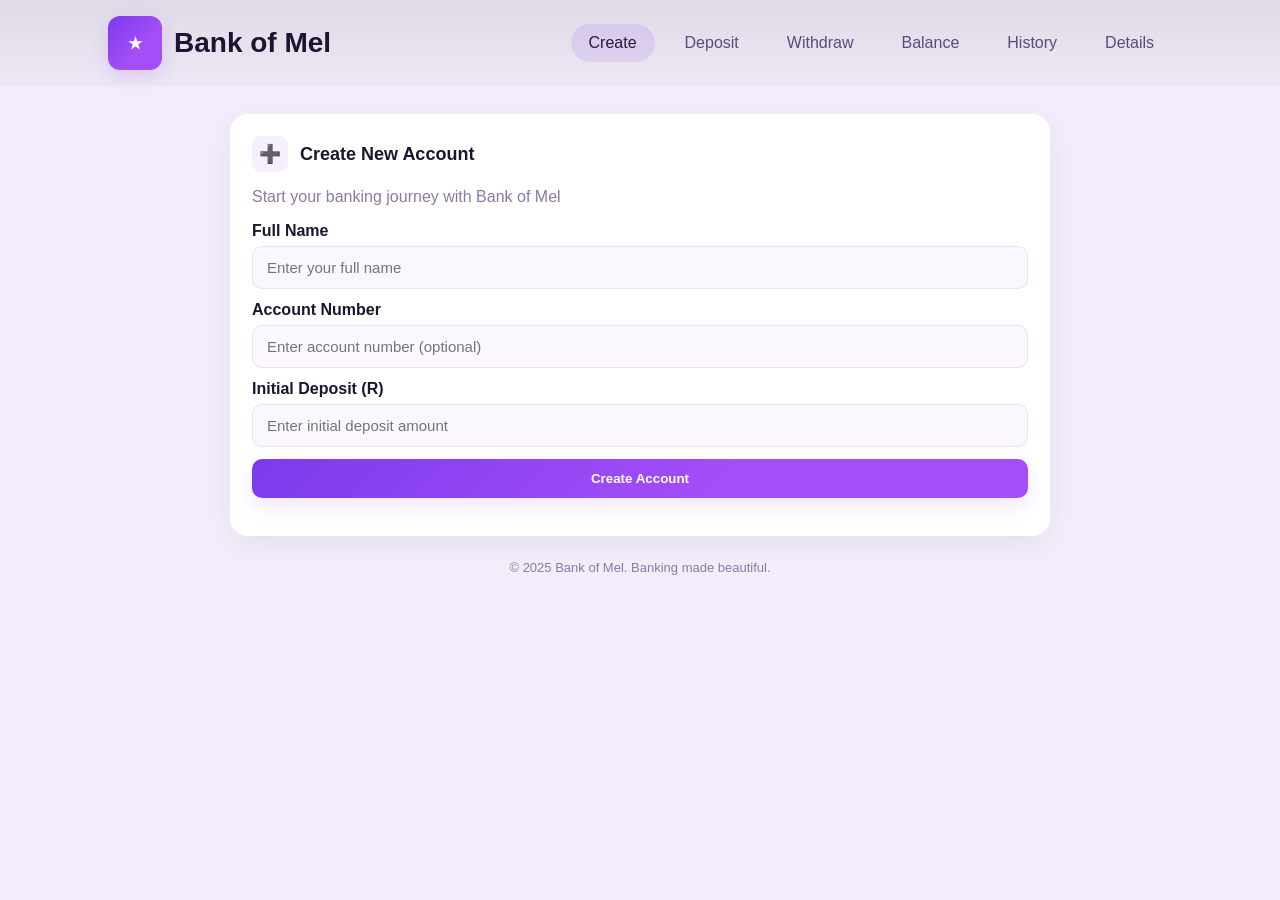
==== index.html @ 739b6dc8 "first commit" ====
<html>
<html lang="en">
<head>
  <meta charset="utf-8" />
  <title>Bank of Mel — Create</title>
  <meta name="viewport" content="width=device-width,initial-scale=1" />
  <link rel="stylesheet" href="styles.css">
</head>
<body data-page="create">
  <header class="topbar">
    <div class="topbar-inner">
      <div class="brand">
        <div class="brand-icon">★</div>
        <div class="brand-title">Bank of Mel</div>
      </div>
      <nav class="main-nav">
        <a href="index.html" class="nav-item active">Create</a>
        <a href="deposit.html" class="nav-item">Deposit</a>
        <a href="withdraw.html" class="nav-item">Withdraw</a>
        <a href="balance.html" class="nav-item">Balance</a>
        <a href="history.html" class="nav-item">History</a>
        <a href="details.html" class="nav-item">Details</a>
      </nav>
    </div>
  </header>

  <main class="page-wrap">
    <section class="card center-card">
      <h3 class="card-title"><span class="icon">➕</span> Create New Account</h3>
      <p class="muted">Start your banking journey with Bank of Mel</p>

      <form id="createAccountForm" class="form-grid">
        <label>
          <div class="label">Full Name</div>
          <input id="createFullName" placeholder="Enter your full name" required>
        </label>

        <label>
          <div class="label">Account Number</div>
          <input id="createAccountNumber" placeholder="Enter account number (optional)">
        </label>

        <label>
          <div class="label">Initial Deposit (R)</div>
          <input id="createInitial" type="number" step="0.01" placeholder="Enter initial deposit amount">
        </label>

        <div style="grid-column:1/-1">
          <button type="submit" class="btn-primary full">Create Account</button>
        </div>
      </form>
    </section>

    <footer class="footer">© 2025 Bank of Mel. Banking made beautiful.</footer>
  </main>

  <script src="app.js"></script>
</body>
</html>
---- styles.css ----
/* Bank of Mel — desktop styling (lavender theme) */
:root{
  --bg:#f3ecfa; /* very light lavender */
  --panel:#ffffff;
  --muted:#8b7aa6;
  --accent1:#7c3aed;
  --accent2:#b56cff;
  --accent-gradient: linear-gradient(135deg,#7c3aed 0%, #a34ef7 60%);
  --panel-shadow: 0 8px 28px rgba(21,12,40,0.06);
  --radius:14px;
  font-family: "Segoe UI", Roboto, "Helvetica Neue", Arial, sans-serif;
}

/* Reset / base */
*{box-sizing:border-box}
html,body{height:100%; margin:0; background:var(--bg); color:#1b1530}
a{color:inherit; text-decoration:none}
.small{font-size:13px; color:var(--muted)}
.muted{color:var(--muted);}

/* Topbar */
.topbar{position:sticky; top:0; background:linear-gradient(180deg, rgba(0,0,0,0.08), rgba(0,0,0,0.02)); padding:10px 0; z-index:10}
.topbar-inner{max-width:1100px; margin:0 auto; display:flex; align-items:center; justify-content:space-between; padding:6px 18px}
.brand{display:flex; align-items:center; gap:12px}
.brand-icon{width:54px; height:54px; border-radius:12px; background:var(--accent-gradient); color:white; display:flex; align-items:center; justify-content:center; font-weight:800; box-shadow:0 6px 18px rgba(124,58,237,0.16)}
.brand-title{font-size:28px; font-weight:700}
.main-nav{display:flex; gap:12px; align-items:center}
.nav-item{display:inline-block; padding:10px 18px; border-radius:24px; color:#5b4a7a; background:transparent}
.nav-item.active{background:rgba(124,58,237,0.12); color:#2b1642; box-shadow:inset 0 -2px 0 rgba(255,255,255,0.02)}

/* Page layout */
.page-wrap{max-width:1000px; margin:28px auto; padding:0 18px 40px}

/* Cards */
.card{background:var(--panel); border-radius:18px; padding:22px; box-shadow:var(--panel-shadow); margin-bottom:18px}
.center-card{max-width:820px; margin:24px auto}
.wide{max-width:900px}

/* Titles */
.card-title{display:flex; align-items:center; gap:12px; margin:0 0 8px 0; font-size:18px; font-weight:700}
.card-title .icon{display:inline-flex; width:36px; height:36px; align-items:center; justify-content:center; border-radius:9px; background:rgba(124,58,237,0.08); color:var(--accent1); font-weight:700}

/* Form grid */
.form-grid{display:grid; grid-template-columns:1fr; gap:12px; margin-top:12px}
.form-grid label .label{font-weight:600; margin-bottom:6px; display:block}
input, select{width:100%; padding:12px 14px; border-radius:10px; border:1px solid rgba(124,58,237,0.12); background: #faf7ff; font-size:15px; outline:none}
input:focus, select:focus{box-shadow:0 6px 20px rgba(124,58,237,0.08); border-color:var(--accent1)}

.btn-primary{background:var(--accent-gradient); color:white; padding:12px 18px; border:none; border-radius:10px; font-weight:700; cursor:pointer; box-shadow:0 8px 20px rgba(124,58,237,0.12)}
.btn-primary.full{width:100%}
.btn-ghost{background:transparent; border:1px solid rgba(124,58,237,0.08); color:var(--accent1); padding:10px 14px; border-radius:10px; cursor:pointer}
.btn-danger{background:#ff6b6b; color:white; padding:10px 14px; border-radius:10px; border:none; cursor:pointer}

/* Balance panel */
.balance-panel{margin-top:18px; padding:28px; border-radius:14px; background:linear-gradient(135deg,#7c3aed,#b56cff); color:white; box-shadow:0 10px 30px rgba(124,58,237,0.12)}
.panel-label{opacity:0.95; font-size:13px}
.balance-figure{font-size:32px; font-weight:800; margin-top:8px}

/* History list */
.history-controls{display:flex; gap:12px; align-items:center; margin-top:14px}
.history-list{margin-top:14px; display:flex; flex-direction:column; gap:10px}
.history-item{background:linear-gradient(180deg, rgba(255,255,255,0.98), rgba(255,255,255,0.98)); border-radius:12px; padding:14px; display:flex; justify-content:space-between; align-items:center; border:1px solid rgba(124,58,237,0.06)}
.history-item .left{display:flex; gap:12px; align-items:center}
.history-item .what{font-weight:700}
.history-item .meta{color:var(--muted); font-size:13px}
.history-amount{font-weight:800; color:var(--accent1)}

/* Details */
.details-select{margin-top:12px}
.account-overview{margin-top:12px; padding:18px; border-radius:12px; background:linear-gradient(135deg,#7c3aed,#b56cff); color:white}

/* Footer */
.footer{margin-top:24px; text-align:center; color:var(--muted); font-size:13px}

/* Responsiveness — desktop only target but keep small support */
@media (max-width:900px){
  .topbar-inner{padding:6px 12px}
  .brand-title{font-size:20px}
  .page-wrap{padding:0 12px}
  .center-card{margin:18px auto}
}
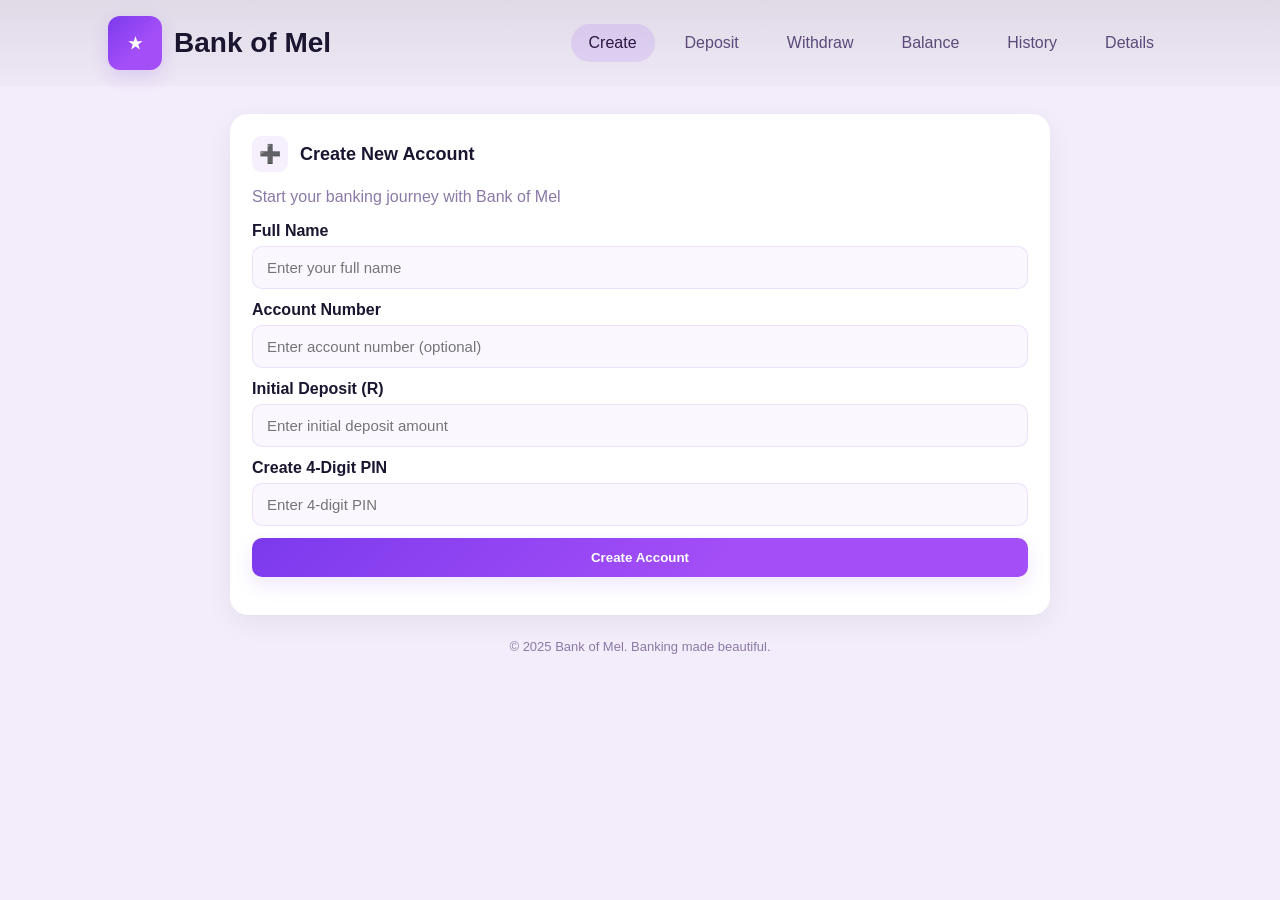
==== commit d1e3b774: "Add input for 4-digit PIN creation" ====
--- a/index.html
+++ b/index.html
@@ -45,6 +45,11 @@
           <input id="createInitial" type="number" step="0.01" placeholder="Enter initial deposit amount">
         </label>
 
+        <label>
+          <div class="label">Create 4-Digit PIN</div>
+          <input id="createPIN" type="password" maxlength="4" pattern="\d{4}" placeholder="Enter 4-digit PIN" required">
+        </label>
+
         <div style="grid-column:1/-1">
           <button type="submit" class="btn-primary full">Create Account</button>
         </div>
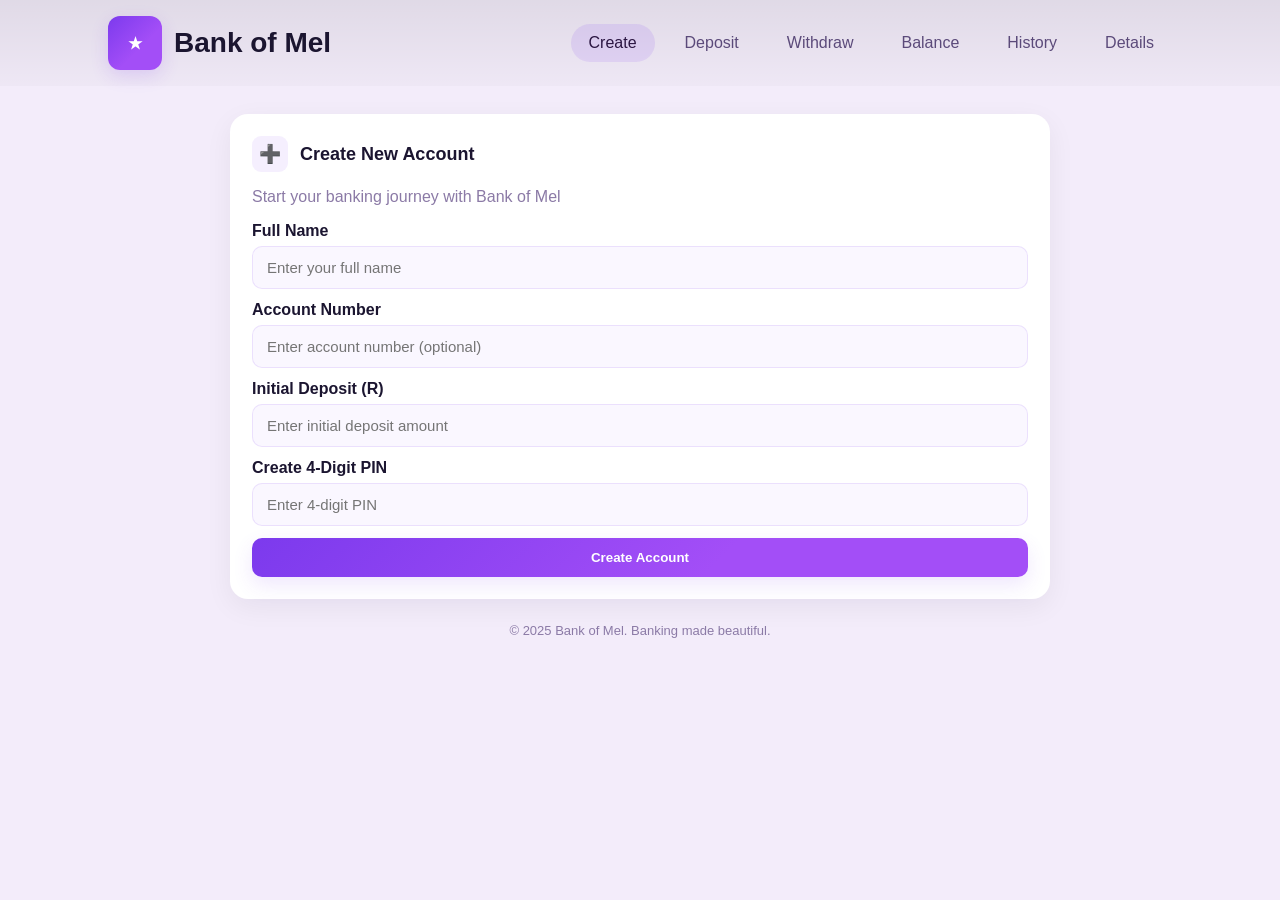
==== commit 59856dac: "Add doctype declaration to index.html" ====
--- a/index.html
+++ b/index.html
@@ -1,4 +1,4 @@
-<html>
+<!doctype html>
 <html lang="en">
 <head>
   <meta charset="utf-8" />
